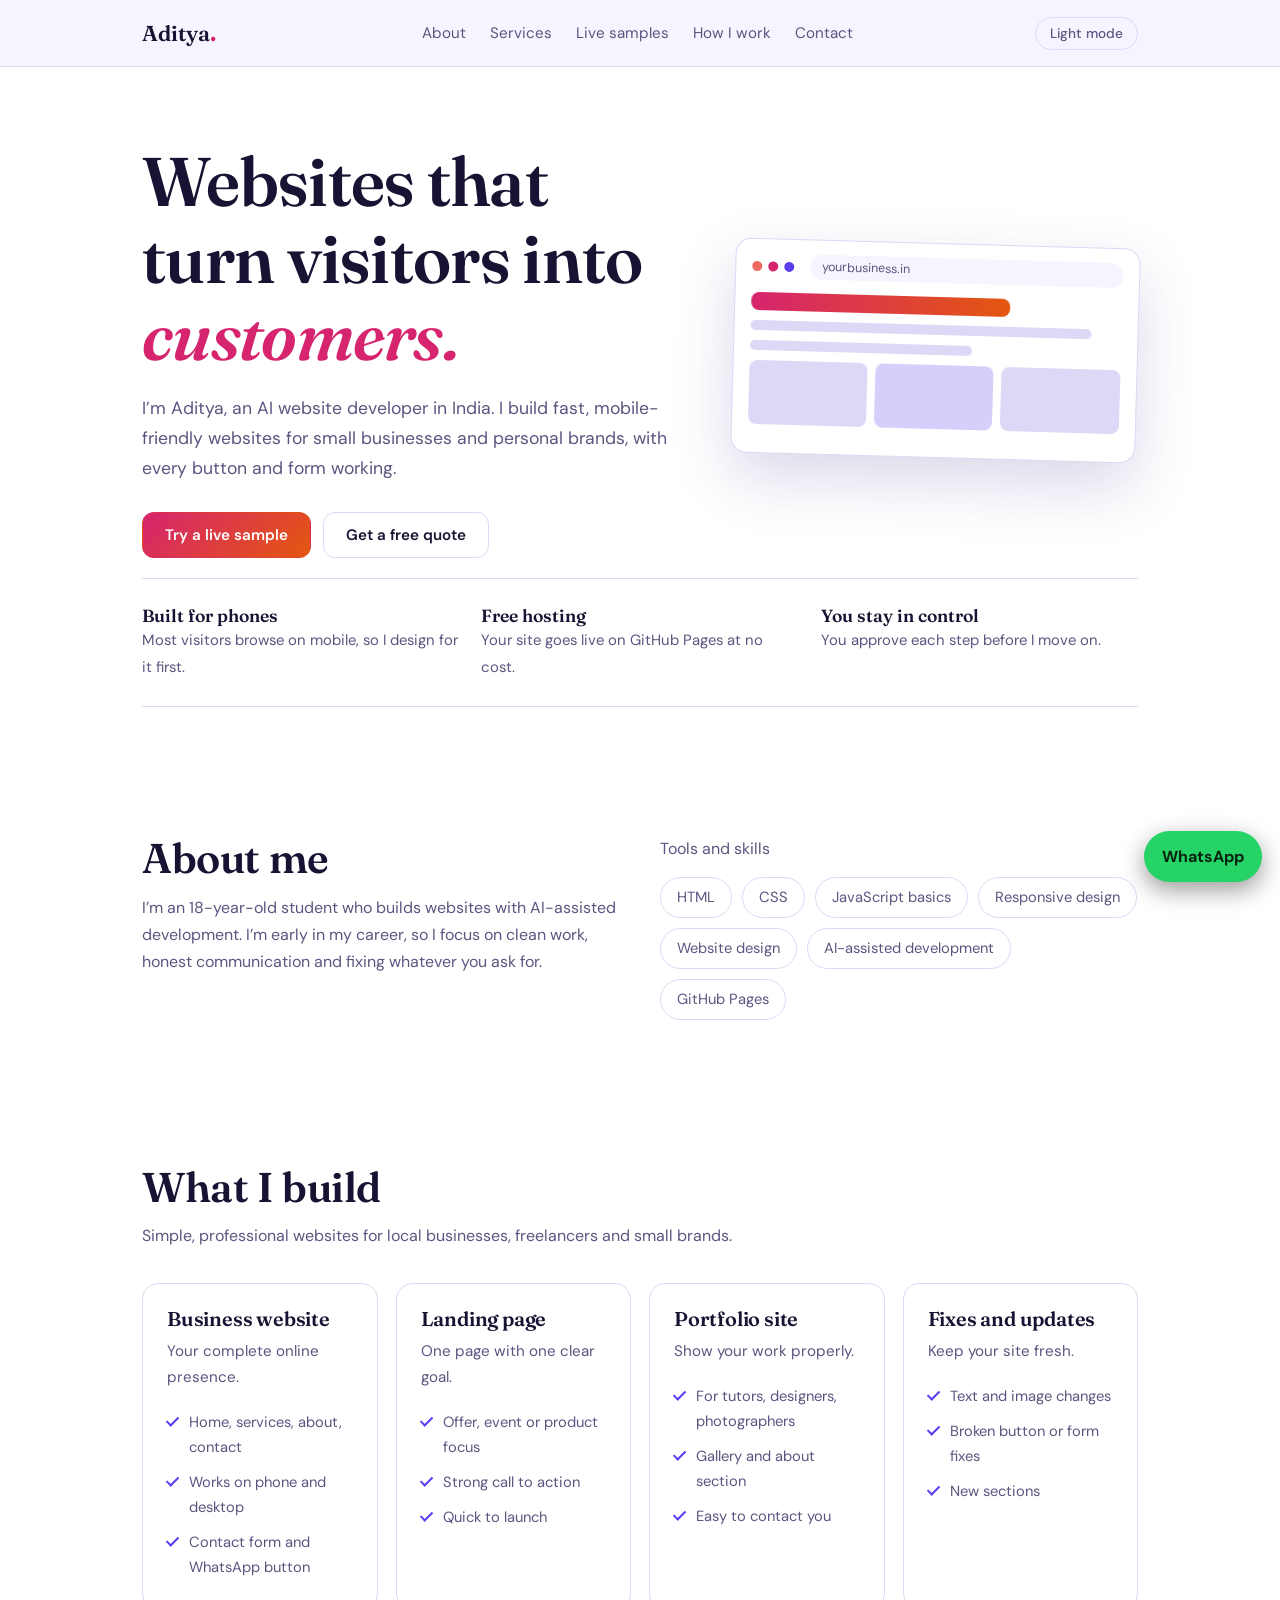
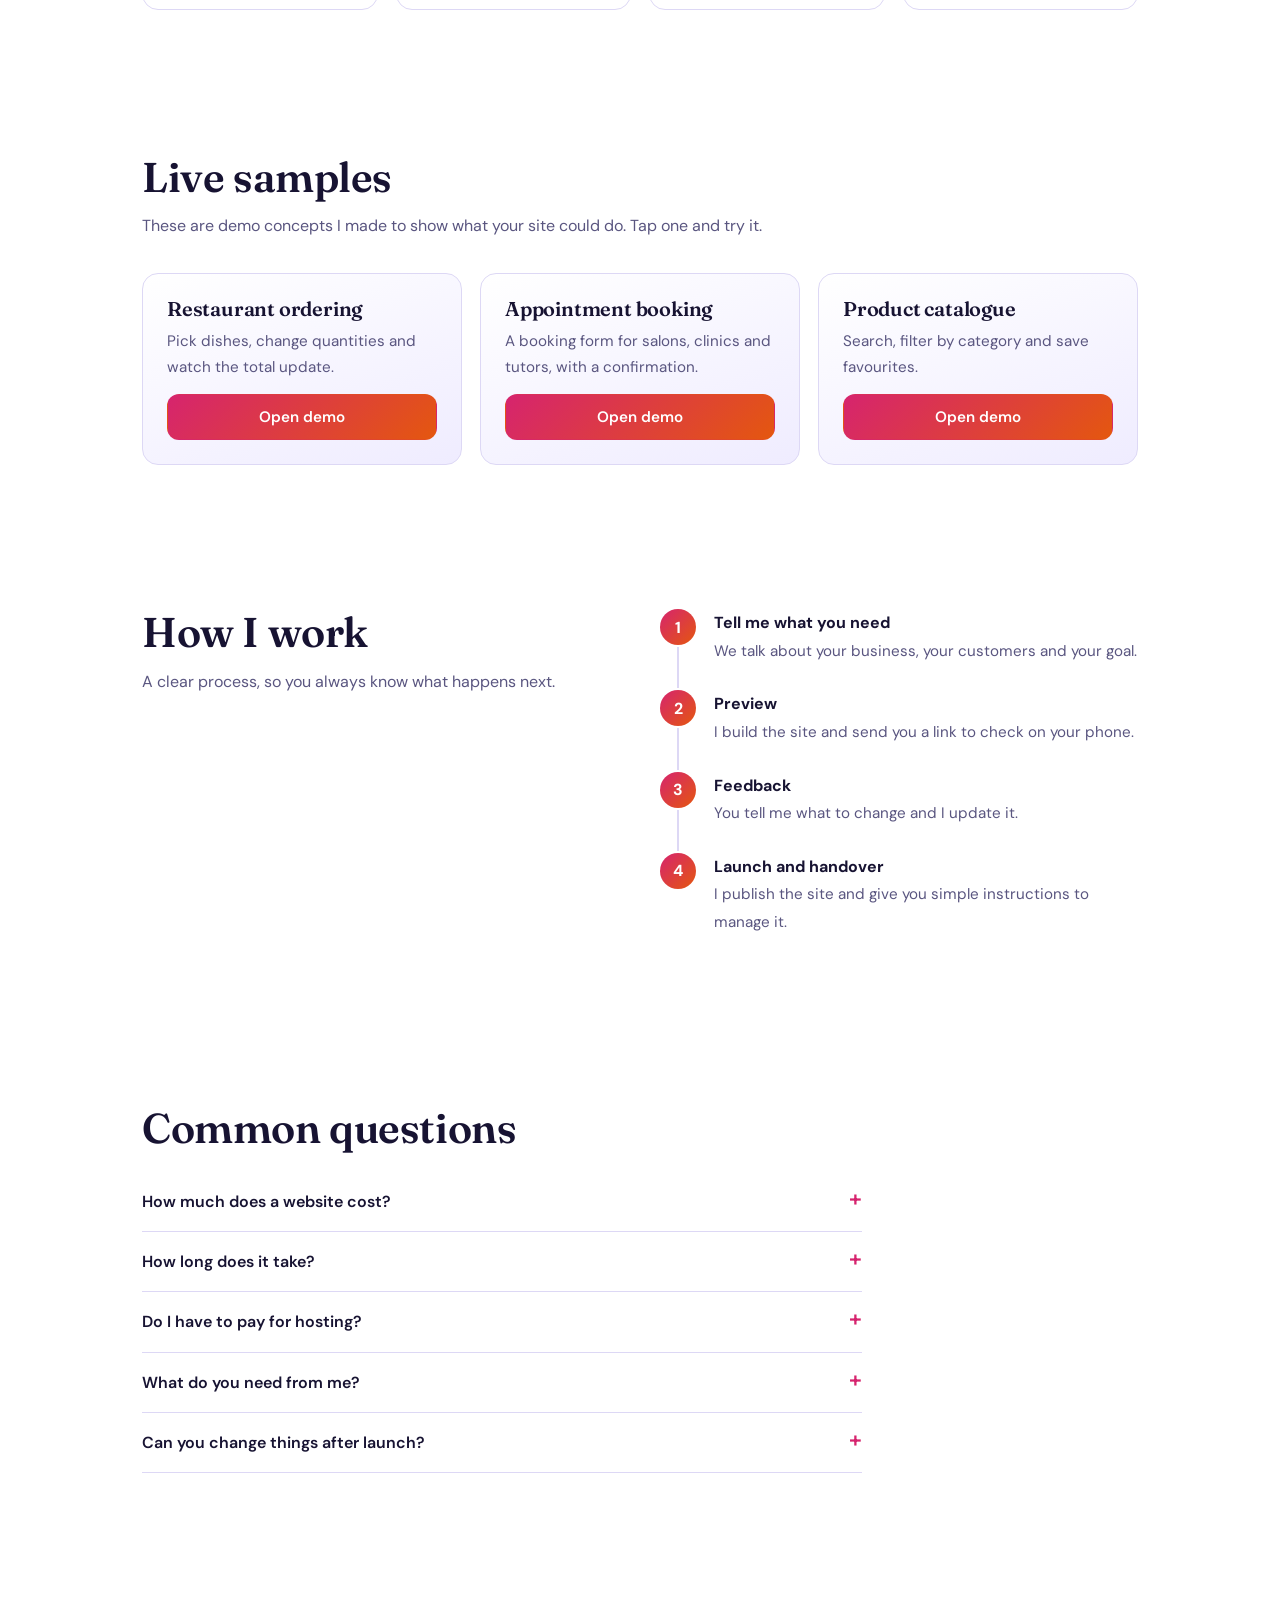
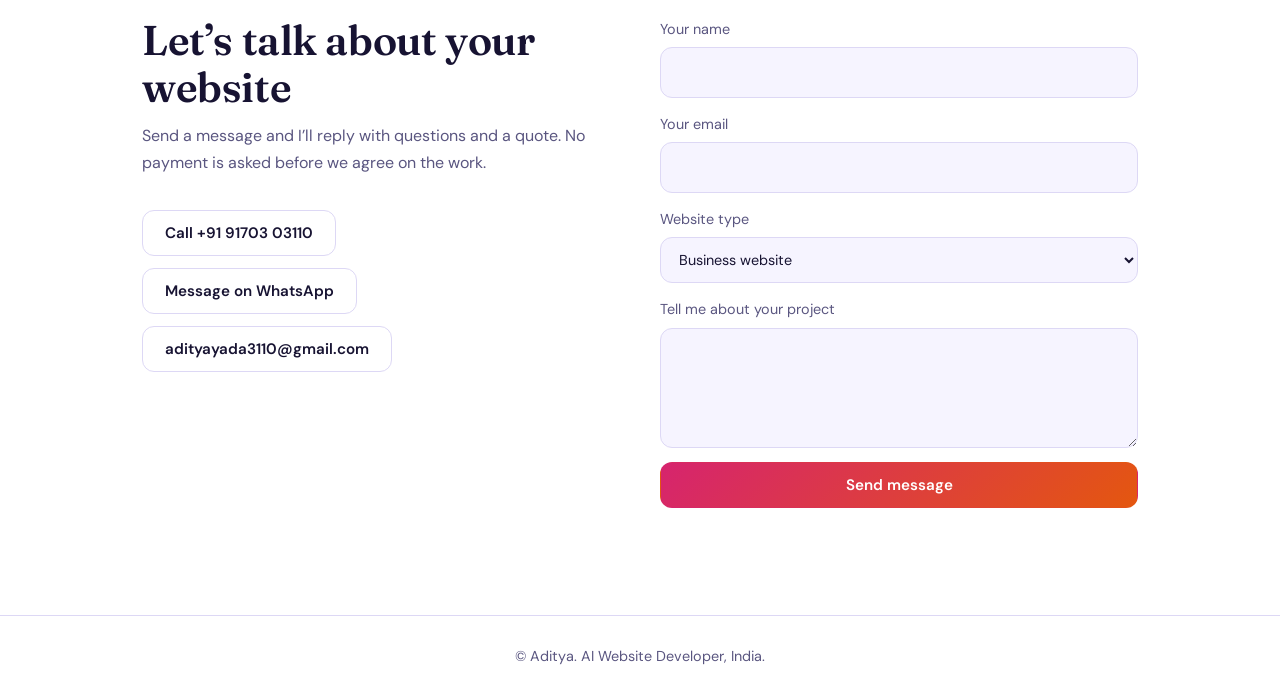
==== index.html @ 7ee2dc95 "Add initial index.html for personal website This commit adds a new HTML file for a personal website," ====
<!DOCTYPE html>
<html lang="en">
<head>
<meta charset="UTF-8">
<meta name="viewport" content="width=device-width, initial-scale=1">
<meta name="theme-color" content="#0c0a1a">
<meta property="og:title" content="Aditya | AI Website Developer">
<meta property="og:description" content="Fast, mobile-friendly websites for small businesses.">
<link rel="icon" href="data:image/svg+xml,%3Csvg xmlns=%27http://www.w3.org/2000/svg%27 viewBox=%270 0 100 100%27%3E%3Ctext y=%27.9em%27 font-size=%2790%27%3E%F0%9F%92%BB%3C/text%3E%3C/svg%3E">
<link rel="preconnect" href="https://fonts.googleapis.com"><link rel="preconnect" href="https://fonts.gstatic.com" crossorigin>
<link href="https://fonts.googleapis.com/css2?family=DM+Sans:wght@400;500;700&family=Fraunces:ital,wght@0,600;1,600&display=swap" rel="stylesheet">
<title>Aditya | AI Website Developer</title>
<meta name="description" content="Aditya builds fast, mobile-friendly websites for small businesses using AI-assisted development.">
<style>
:root{color-scheme:dark;--bg:#0c0a1a;--panel:#161330;--panel2:#110e26;--line:#2a2650;--line2:#443f7a;--tx:#f3f1ff;--mut:#aaa6cf;--ac:#ff5c93;--ac3:#ff9f43;--ac2:#3fd8ee;--on:#1a0712;--hbg:rgba(12,10,26,.88);--glow:rgba(255,92,147,.16);--glow2:rgba(63,216,238,.11);--ms:rgba(63,216,238,.35);--sh:0 30px 70px rgba(0,0,0,.45)}
:root[data-theme=light]{color-scheme:light;--bg:#f6f4ff;--panel:#ffffff;--panel2:#efecff;--line:#ddd8f5;--line2:#b9b0ee;--tx:#171332;--mut:#5a5680;--ac:#d6246e;--ac3:#e4570f;--ac2:#5b3df0;--on:#ffffff;--hbg:rgba(246,244,255,.9);--glow:rgba(214,36,110,.10);--glow2:rgba(91,61,240,.10);--ms:rgba(91,61,240,.25);--sh:0 24px 60px rgba(60,40,140,.18)}
*{box-sizing:border-box;margin:0;padding:0}
html{scroll-behavior:smooth;scroll-padding-top:72px}
body{background:var(--bg) radial-gradient(900px 500px at 85% -5%,var(--glow),transparent 60%),radial-gradient(700px 500px at -10% 30%,var(--glow2),transparent 60%) no-repeat;color:var(--tx);font:16px/1.7 "DM Sans",system-ui,-apple-system,"Segoe UI",Roboto,sans-serif}
a{color:inherit;text-decoration:none}
h1,h2,h3{font-family:Fraunces,Georgia,"Times New Roman",serif;line-height:1.12;font-weight:600;letter-spacing:-.01em}
.wrap{max-width:1040px;margin:0 auto;padding:0 22px}
section{padding:72px 0}
h2{font-size:clamp(1.8rem,5vw,2.6rem);margin-bottom:12px}
.lead{color:var(--mut);max-width:58ch;margin-bottom:34px}
:focus-visible{outline:2px solid var(--ac);outline-offset:3px}
header{position:sticky;top:0;z-index:20;background:var(--hbg);backdrop-filter:blur(10px);border-bottom:1px solid var(--line)}
.nav{display:flex;align-items:center;justify-content:space-between;height:66px}
.logo{font:600 1.35rem Fraunces,Georgia,serif}.logo b{color:var(--ac)}
nav a{margin-left:24px;color:var(--mut);font-size:.95rem;transition:color .2s}nav a:hover{color:var(--tx)}
nav a.cta{color:var(--on);background:linear-gradient(135deg,var(--ac),var(--ac3));padding:8px 16px;border-radius:99px;font-weight:600}
#mb{display:none;background:none;border:1px solid var(--line);color:var(--tx);font-size:1.3rem;padding:2px 12px;border-radius:8px}
.tg{background:none;border:1px solid var(--line);color:var(--mut);padding:7px 14px;border-radius:99px;font:500 .85rem "DM Sans",system-ui,sans-serif;cursor:pointer}.tg:hover{border-color:var(--ac);color:var(--tx)}
.hb{display:flex;gap:10px;align-items:center}
.btn{display:inline-block;border:1px solid var(--line);background:var(--panel);color:var(--tx);padding:12px 22px;border-radius:12px;font:600 .95rem "DM Sans",system-ui,sans-serif;cursor:pointer;transition:transform .15s,border-color .2s}
.btn:hover{border-color:var(--ac);transform:translateY(-2px)}
.pri{background:linear-gradient(135deg,var(--ac),var(--ac3));border-color:transparent;color:var(--on)}
.hero{padding:76px 0 56px}
.hg{display:grid;grid-template-columns:1.15fr .85fr;gap:44px;align-items:center}
.hero h1{font-size:clamp(2.4rem,7.5vw,4.3rem);margin-bottom:20px}
.hero h1 em{font-style:italic;color:var(--ac)}
.hero p{color:var(--mut);font-size:1.1rem;max-width:50ch;margin-bottom:28px}
.row{display:flex;gap:12px;flex-wrap:wrap}
.mock{background:var(--panel);border:1px solid var(--line);border-radius:16px;padding:14px 16px 18px;box-shadow:var(--sh);transform:rotate(1.6deg)}
.dots{display:flex;align-items:center;gap:6px;margin-bottom:14px}
.dots i{width:10px;height:10px;border-radius:50%;background:var(--line)}
.dots i:first-child{background:#ef6a5e}.dots i:nth-child(2){background:var(--ac)}.dots i:nth-child(3){background:var(--ac2)}
.dots u{text-decoration:none;margin-left:10px;flex:1;background:var(--bg);border-radius:99px;padding:2px 12px;font-size:.78rem;color:var(--mut)}
.mock>div:not(.dots){border-radius:8px;background:var(--line);margin-bottom:10px;animation:build .6s both}
.m1{height:18px;width:70%;background:linear-gradient(90deg,var(--ac),var(--ac3))!important;animation-delay:.2s!important}
.m2{height:10px;width:92%;animation-delay:.4s!important}
.m3{height:10px;width:60%;animation-delay:.55s!important}
.mrow{display:grid;grid-template-columns:repeat(3,1fr);gap:8px;background:none!important;animation-delay:.8s!important}
.mrow span{height:64px;border-radius:8px;background:var(--line)}.mrow span:nth-child(2){background:var(--ms)}
@keyframes build{from{opacity:0;transform:translateY(12px)}to{opacity:1;transform:none}}
.strip{display:grid;grid-template-columns:repeat(auto-fit,minmax(210px,1fr));gap:22px;padding:26px 0;border-top:1px solid var(--line);border-bottom:1px solid var(--line);margin-top:20px}
.strip b{display:block;font:600 1.1rem Fraunces,Georgia,serif}.strip span{color:var(--mut);font-size:.93rem}
.chips{display:flex;flex-wrap:wrap;gap:10px}
.chips span{border:1px solid var(--line);background:var(--panel);border-radius:99px;padding:7px 16px;color:var(--mut);font-size:.92rem}
.two{display:grid;grid-template-columns:1fr 1fr;gap:40px}
.grid{display:grid;grid-template-columns:repeat(auto-fit,minmax(235px,1fr));gap:18px}
.box{background:var(--panel);border:1px solid var(--line);border-radius:16px;padding:24px;transition:border-color .2s,transform .2s}
.box:hover{border-color:var(--line2)}
.box h3{font-size:1.25rem;margin-bottom:8px}.box p{color:var(--mut);font-size:.95rem;margin-bottom:14px}
.svc ul{list-style:none;color:var(--mut);font-size:.92rem}
.svc li{padding:5px 0 5px 22px;position:relative}
.svc li:before{content:"";position:absolute;left:2px;top:14px;width:10px;height:5px;border-left:2px solid var(--ac2);border-bottom:2px solid var(--ac2);transform:rotate(-45deg) translateY(-50%)}
.sample{display:flex;flex-direction:column;justify-content:space-between;background:linear-gradient(160deg,var(--panel),var(--panel2))}
.steps{list-style:none;counter-reset:s;position:relative}
.steps li{counter-increment:s;display:flex;gap:18px;padding:0 0 26px;position:relative}
.steps li:not(:last-child):after{content:"";position:absolute;left:17px;top:38px;bottom:2px;width:2px;background:var(--line)}
.steps li:before{content:counter(s);flex:none;width:36px;height:36px;border-radius:50%;background:linear-gradient(135deg,var(--ac),var(--ac3));color:var(--on);font-weight:700;display:grid;place-items:center}
.steps b{display:block}.steps span{color:var(--mut);font-size:.95rem}
details{border-bottom:1px solid var(--line);padding:16px 0}
summary{cursor:pointer;font-weight:600;list-style:none;display:flex;justify-content:space-between;gap:12px}
summary::-webkit-details-marker{display:none}
summary:after{content:"+";color:var(--ac);font-size:1.4rem;line-height:1}
details[open] summary:after{content:"\2212"}
details p{color:var(--mut);margin-top:10px;font-size:.96rem}
.links{display:flex;gap:12px;flex-wrap:wrap;margin:0 0 24px}
form{display:grid;gap:14px}
label{font-size:.9rem;color:var(--mut);display:grid;gap:6px}
input,select,textarea{background:var(--bg);border:1px solid var(--line);color:var(--tx);border-radius:12px;padding:12px 14px;font:inherit;width:100%}
input:focus,select:focus,textarea:focus{border-color:var(--ac);outline:none}
textarea{min-height:120px;resize:vertical}
.note{color:var(--ac2);font-size:.93rem;min-height:1.4em}
footer{border-top:1px solid var(--line);padding:28px 0;color:var(--mut);font-size:.9rem;text-align:center}
.wa{position:fixed;right:18px;bottom:18px;z-index:15;background:#25d366;color:#08240f;font-weight:700;padding:12px 18px;border-radius:99px;box-shadow:0 8px 24px rgba(0,0,0,.4)}
#modal{position:fixed;inset:0;background:rgba(4,6,14,.85);display:none;align-items:center;justify-content:center;padding:16px;z-index:50}
#modal.on{display:flex}
#dlg{box-shadow:var(--sh);background:var(--panel);border:1px solid var(--line);border-radius:18px;width:100%;max-width:520px;max-height:88vh;overflow:auto;padding:26px;position:relative;animation:pop .22s ease-out}
@keyframes pop{from{transform:scale(.96);opacity:0}to{transform:none;opacity:1}}
#x{position:absolute;top:10px;right:14px;background:none;border:0;color:var(--mut);font-size:1.8rem;cursor:pointer}
#dlg h3{margin-bottom:14px;padding-right:30px}
.item{display:flex;justify-content:space-between;align-items:center;padding:11px 0;border-bottom:1px solid var(--line)}
.item small{display:block;color:var(--mut)}
.qty button{width:34px;height:34px;border-radius:9px;border:1px solid var(--line);background:var(--bg);color:var(--tx);font-size:1.1rem;cursor:pointer}
.qty b{display:inline-block;min-width:32px;text-align:center}
.tot{display:flex;justify-content:space-between;font-size:1.2rem;padding:14px 0}
.pg{display:grid;grid-template-columns:1fr 1fr;gap:10px;margin-top:12px}
.pg .box{padding:14px}.pg .box h3{font-size:1rem}.pg .box p{margin:0 0 10px}
.pg button.on{background:linear-gradient(135deg,var(--ac),var(--ac3));color:var(--on)}
.bar{display:flex;gap:10px;flex-wrap:wrap;margin-bottom:8px}.bar>*{flex:1;min-width:120px}
@media(max-width:760px){.hg,.two{grid-template-columns:1fr}.mock{transform:none}#mb{display:block}nav{display:none;position:absolute;top:66px;left:0;right:0;background:var(--bg);border-bottom:1px solid var(--line);padding:8px 22px 16px}nav.open{display:block}nav a{display:block;margin:0;padding:10px 0}nav a.cta{display:inline-block;margin-top:8px}section{padding:52px 0}.hero{padding:48px 0 36px}}
@media(prefers-reduced-motion:reduce){*{animation:none!important;scroll-behavior:auto!important;transition:none!important}}
</style>
<script>try{var t=localStorage.getItem("theme")||(matchMedia("(prefers-color-scheme: light)").matches?"light":"dark");document.documentElement.dataset.theme=t}catch(e){}</script>
</head>
<body id="top">
<header><div class="wrap nav">
<a class="logo" href="#top">Aditya<b>.</b></a>
<nav id="menu"><a href="#about">About</a><a href="#services">Services</a><a href="#samples">Live samples</a><a href="#process">How I work</a><a href="#contact">Contact</a></nav>
<div class="hb"><button id="tg" class="tg" aria-label="Switch colour theme">Light mode</button><button id="mb" aria-label="Open menu">&#9776;</button></div>
</div></header>

<main>
<section class="hero"><div class="wrap">
<div class="hg">
<div>
<h1>Websites that turn visitors into <em>customers.</em></h1>
<p>I&rsquo;m Aditya, an AI website developer in India. I build fast, mobile-friendly websites for small businesses and personal brands, with every button and form working.</p>
<div class="row"><a class="btn pri" href="#samples">Try a live sample</a><a class="btn" href="#contact">Get a free quote</a></div>
</div>
<div class="mock" aria-hidden="true"><div class="dots"><i></i><i></i><i></i><u>yourbusiness.in</u></div><div class="m1"></div><div class="m2"></div><div class="m3"></div><div class="mrow"><span></span><span></span><span></span></div></div>
</div>
<div class="strip"><div><b>Built for phones</b><span>Most visitors browse on mobile, so I design for it first.</span></div><div><b>Free hosting</b><span>Your site goes live on GitHub Pages at no cost.</span></div><div><b>You stay in control</b><span>You approve each step before I move on.</span></div></div>
</div></section>

<section id="about"><div class="wrap two">
<div><h2>About me</h2>
<p class="lead">I&rsquo;m an 18-year-old student who builds websites with AI-assisted development. I&rsquo;m early in my career, so I focus on clean work, honest communication and fixing whatever you ask for.</p></div>
<div><p class="lead" style="margin-bottom:14px">Tools and skills</p><div class="chips"><span>HTML</span><span>CSS</span><span>JavaScript basics</span><span>Responsive design</span><span>Website design</span><span>AI-assisted development</span><span>GitHub Pages</span></div></div>
</div></section>

<section id="services"><div class="wrap">
<h2>What I build</h2>
<p class="lead">Simple, professional websites for local businesses, freelancers and small brands.</p>
<div class="grid">
<div class="box svc"><h3>Business website</h3><p>Your complete online presence.</p><ul><li>Home, services, about, contact</li><li>Works on phone and desktop</li><li>Contact form and WhatsApp button</li></ul></div>
<div class="box svc"><h3>Landing page</h3><p>One page with one clear goal.</p><ul><li>Offer, event or product focus</li><li>Strong call to action</li><li>Quick to launch</li></ul></div>
<div class="box svc"><h3>Portfolio site</h3><p>Show your work properly.</p><ul><li>For tutors, designers, photographers</li><li>Gallery and about section</li><li>Easy to contact you</li></ul></div>
<div class="box svc"><h3>Fixes and updates</h3><p>Keep your site fresh.</p><ul><li>Text and image changes</li><li>Broken button or form fixes</li><li>New sections</li></ul></div>
</div>
</div></section>

<section id="samples"><div class="wrap">
<h2>Live samples</h2>
<p class="lead">These are demo concepts I made to show what your site could do. Tap one and try it.</p>
<div class="grid">
<div class="box sample"><div><h3>Restaurant ordering</h3><p>Pick dishes, change quantities and watch the total update.</p></div><button class="btn pri" data-demo="food">Open demo</button></div>
<div class="box sample"><div><h3>Appointment booking</h3><p>A booking form for salons, clinics and tutors, with a confirmation.</p></div><button class="btn pri" data-demo="book">Open demo</button></div>
<div class="box sample"><div><h3>Product catalogue</h3><p>Search, filter by category and save favourites.</p></div><button class="btn pri" data-demo="shop">Open demo</button></div>
</div>
</div></section>

<section id="process"><div class="wrap two">
<div><h2>How I work</h2><p class="lead">A clear process, so you always know what happens next.</p></div>
<ol class="steps">
<li><div><b>Tell me what you need</b><span>We talk about your business, your customers and your goal.</span></div></li>
<li><div><b>Preview</b><span>I build the site and send you a link to check on your phone.</span></div></li>
<li><div><b>Feedback</b><span>You tell me what to change and I update it.</span></div></li>
<li><div><b>Launch and handover</b><span>I publish the site and give you simple instructions to manage it.</span></div></li>
</ol>
</div></section>

<section id="faq"><div class="wrap">
<h2>Common questions</h2><div style="max-width:720px;margin-top:20px">
<details><summary>How much does a website cost?</summary><p>It depends on the number of pages and features. After we talk, I send a clear quote before any work starts.</p></details>
<details><summary>How long does it take?</summary><p>A simple site can be ready in a few days. I confirm the timeline once I know what you need.</p></details>
<details><summary>Do I have to pay for hosting?</summary><p>No. I publish on GitHub Pages, which is free. A custom domain name is optional and has a yearly fee.</p></details>
<details><summary>What do you need from me?</summary><p>Your business name, contact details, the text you want shown and any logo or photos you have.</p></details>
<details><summary>Can you change things after launch?</summary><p>Yes. Send me what you want changed and I will update the site.</p></details>
</div></div></section>

<section id="contact"><div class="wrap two">
<div><h2>Let&rsquo;s talk about your website</h2>
<p class="lead">Send a message and I&rsquo;ll reply with questions and a quote. No payment is asked before we agree on the work.</p>
<div class="links" style="flex-direction:column;align-items:flex-start">
<a class="btn" href="tel:+919170303110">Call +91 91703 03110</a>
<a class="btn" href="https://wa.me/919170303110" target="_blank" rel="noopener">Message on WhatsApp</a>
<a class="btn" href="mailto:adityayada3110@gmail.com">adityayada3110@gmail.com</a>
</div></div>
<form id="cf">
<label>Your name<input id="cn" required autocomplete="name"></label>
<label>Your email<input id="ce" type="email" required autocomplete="email"></label>
<label>Website type<select id="ct"><option>Business website</option><option>Landing page</option><option>Portfolio</option><option>Fix or update</option><option>Not sure yet</option></select></label>
<label>Tell me about your project<textarea id="cm" required></textarea></label>
<button class="btn pri" type="submit">Send message</button>
<p class="note" id="cnote" role="status"></p>
</form>
</div></section>
</main>
<a class="wa" href="https://wa.me/919170303110" target="_blank" rel="noopener" aria-label="Chat on WhatsApp">WhatsApp</a>

<footer>&copy; <span id="yr"></span> Aditya. AI Website Developer, India.</footer>

<div id="modal" role="dialog" aria-modal="true" aria-label="Sample demo"><div id="dlg"><button id="x" aria-label="Close">&times;</button><div id="mbody"></div></div></div>

<script>
const $=s=>document.querySelector(s);

const root=document.documentElement;
const setT=t=>{root.dataset.theme=t;$('#tg').textContent=t==='dark'?'Light mode':'Dark mode';document.querySelector('meta[name=theme-color]').content=t==='dark'?'#0c0a1a':'#f6f4ff'};
setT(root.dataset.theme||'dark');
$('#tg').onclick=()=>{const t=root.dataset.theme==='dark'?'light':'dark';setT(t);try{localStorage.setItem('theme',t)}catch(e){}};
$('#yr').textContent=new Date().getFullYear();
$('#mb').onclick=()=>$('#menu').classList.toggle('open');
$('#menu').onclick=e=>{if(e.target.tagName==='A')$('#menu').classList.remove('open')};

const modal=$('#modal'),box=$('#mbody');
const openM=()=>{modal.classList.add('on');document.body.style.overflow='hidden'};
const closeM=()=>{modal.classList.remove('on');document.body.style.overflow=''};
$('#x').onclick=closeM;
modal.onclick=e=>{if(e.target===modal)closeM()};
document.addEventListener('keydown',e=>{if(e.key==='Escape')closeM()});

const demos={
food(){
 const items=[["Paneer Tikka",220],["Butter Chicken",320],["Veg Biryani",240],["Garlic Naan",50],["Gulab Jamun",90]],cart={};
 box.innerHTML='<h3>Restaurant ordering</h3><div id="ml"></div><div class="tot"><span>Total</span><b id="tt">&#8377;0</b></div><div style="display:flex;gap:10px"><button class="btn" id="cl">Clear</button><button class="btn pri" id="or">Place sample order</button></div><p class="note" id="mg"></p>';
 const draw=()=>{
  $('#ml').innerHTML=items.map((it,i)=>`<div class="item"><span>${it[0]}<small>&#8377;${it[1]}</small></span><span class="qty"><button data-i="${i}" data-d="-1" aria-label="Remove one">&minus;</button><b>${cart[i]||0}</b><button data-i="${i}" data-d="1" aria-label="Add one">+</button></span></div>`).join('');
  $('#tt').textContent='\u20B9'+items.reduce((s,it,i)=>s+it[1]*(cart[i]||0),0);
 };
 $('#ml').onclick=e=>{const b=e.target.closest('button');if(!b)return;const i=b.dataset.i;cart[i]=Math.max(0,(cart[i]||0)+Number(b.dataset.d));draw()};
 $('#cl').onclick=()=>{for(const k in cart)delete cart[k];$('#mg').textContent='';draw()};
 $('#or').onclick=()=>{const t=$('#tt').textContent;$('#mg').textContent=t==='\u20B90'?'Add at least one dish first.':'Sample order placed. Total '+t+'. This is a demo, so no real order was sent.'};
 draw();
},
book(){
 const today=new Date().toISOString().split('T')[0];
 box.innerHTML=`<h3>Appointment booking</h3><form id="bf"><label>Name<input id="bn" required></label><label>Service<select id="bs"><option>Haircut</option><option>Facial</option><option>Consultation</option>
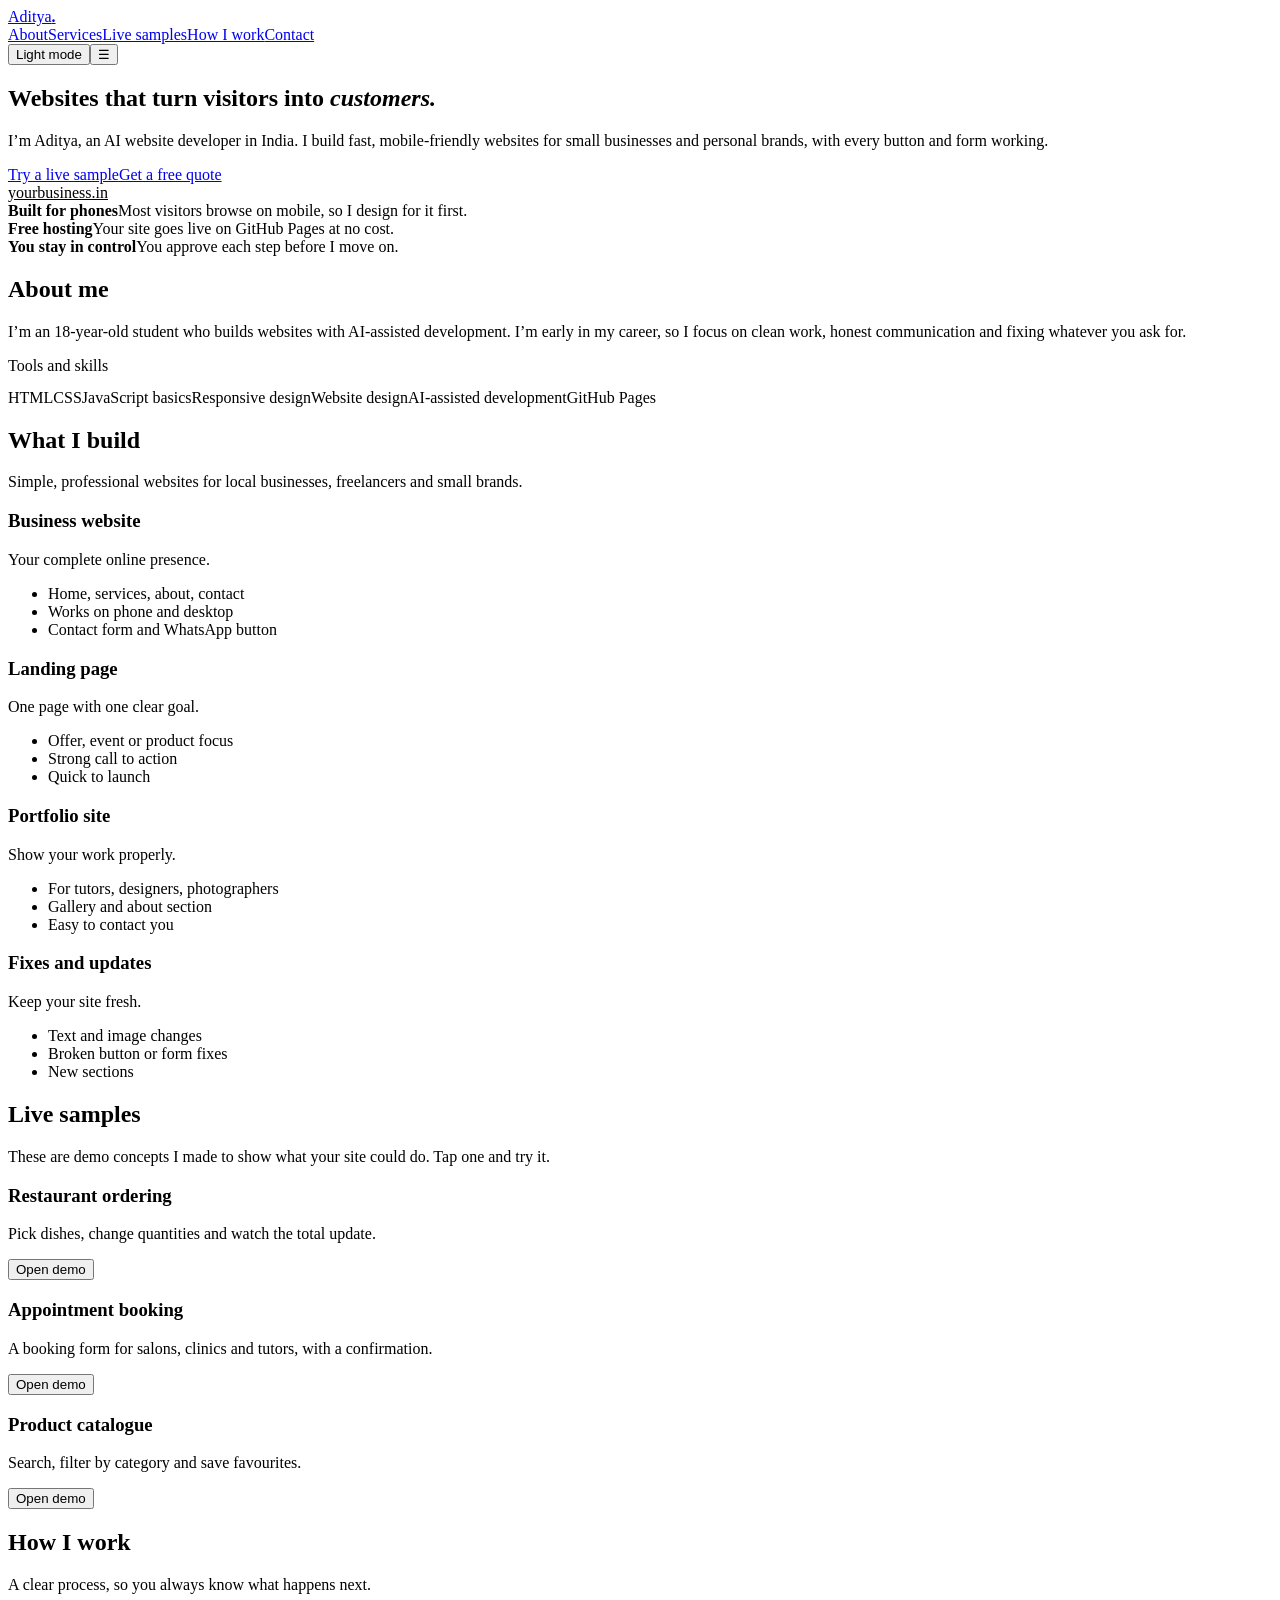
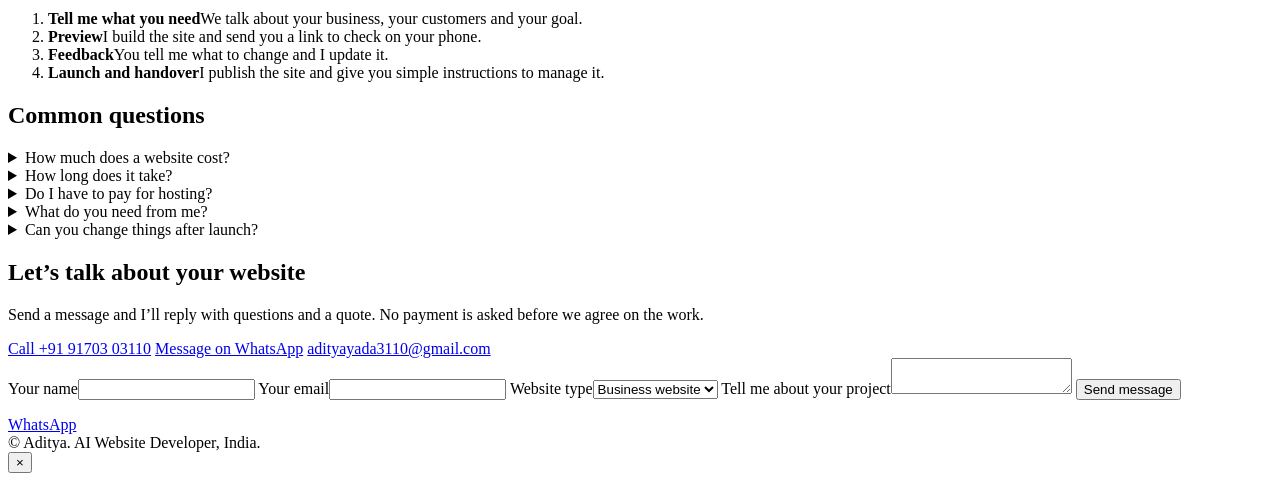
==== commit ef01ede5: "Update index.html" ====
--- a/index.html
+++ b/index.html
@@ -11,99 +11,7 @@
 <link href="https://fonts.googleapis.com/css2?family=DM+Sans:wght@400;500;700&family=Fraunces:ital,wght@0,600;1,600&display=swap" rel="stylesheet">
 <title>Aditya | AI Website Developer</title>
 <meta name="description" content="Aditya builds fast, mobile-friendly websites for small businesses using AI-assisted development.">
-<style>
-:root{color-scheme:dark;--bg:#0c0a1a;--panel:#161330;--panel2:#110e26;--line:#2a2650;--line2:#443f7a;--tx:#f3f1ff;--mut:#aaa6cf;--ac:#ff5c93;--ac3:#ff9f43;--ac2:#3fd8ee;--on:#1a0712;--hbg:rgba(12,10,26,.88);--glow:rgba(255,92,147,.16);--glow2:rgba(63,216,238,.11);--ms:rgba(63,216,238,.35);--sh:0 30px 70px rgba(0,0,0,.45)}
-:root[data-theme=light]{color-scheme:light;--bg:#f6f4ff;--panel:#ffffff;--panel2:#efecff;--line:#ddd8f5;--line2:#b9b0ee;--tx:#171332;--mut:#5a5680;--ac:#d6246e;--ac3:#e4570f;--ac2:#5b3df0;--on:#ffffff;--hbg:rgba(246,244,255,.9);--glow:rgba(214,36,110,.10);--glow2:rgba(91,61,240,.10);--ms:rgba(91,61,240,.25);--sh:0 24px 60px rgba(60,40,140,.18)}
-*{box-sizing:border-box;margin:0;padding:0}
-html{scroll-behavior:smooth;scroll-padding-top:72px}
-body{background:var(--bg) radial-gradient(900px 500px at 85% -5%,var(--glow),transparent 60%),radial-gradient(700px 500px at -10% 30%,var(--glow2),transparent 60%) no-repeat;color:var(--tx);font:16px/1.7 "DM Sans",system-ui,-apple-system,"Segoe UI",Roboto,sans-serif}
-a{color:inherit;text-decoration:none}
-h1,h2,h3{font-family:Fraunces,Georgia,"Times New Roman",serif;line-height:1.12;font-weight:600;letter-spacing:-.01em}
-.wrap{max-width:1040px;margin:0 auto;padding:0 22px}
-section{padding:72px 0}
-h2{font-size:clamp(1.8rem,5vw,2.6rem);margin-bottom:12px}
-.lead{color:var(--mut);max-width:58ch;margin-bottom:34px}
-:focus-visible{outline:2px solid var(--ac);outline-offset:3px}
-header{position:sticky;top:0;z-index:20;background:var(--hbg);backdrop-filter:blur(10px);border-bottom:1px solid var(--line)}
-.nav{display:flex;align-items:center;justify-content:space-between;height:66px}
-.logo{font:600 1.35rem Fraunces,Georgia,serif}.logo b{color:var(--ac)}
-nav a{margin-left:24px;color:var(--mut);font-size:.95rem;transition:color .2s}nav a:hover{color:var(--tx)}
-nav a.cta{color:var(--on);background:linear-gradient(135deg,var(--ac),var(--ac3));padding:8px 16px;border-radius:99px;font-weight:600}
-#mb{display:none;background:none;border:1px solid var(--line);color:var(--tx);font-size:1.3rem;padding:2px 12px;border-radius:8px}
-.tg{background:none;border:1px solid var(--line);color:var(--mut);padding:7px 14px;border-radius:99px;font:500 .85rem "DM Sans",system-ui,sans-serif;cursor:pointer}.tg:hover{border-color:var(--ac);color:var(--tx)}
-.hb{display:flex;gap:10px;align-items:center}
-.btn{display:inline-block;border:1px solid var(--line);background:var(--panel);color:var(--tx);padding:12px 22px;border-radius:12px;font:600 .95rem "DM Sans",system-ui,sans-serif;cursor:pointer;transition:transform .15s,border-color .2s}
-.btn:hover{border-color:var(--ac);transform:translateY(-2px)}
-.pri{background:linear-gradient(135deg,var(--ac),var(--ac3));border-color:transparent;color:var(--on)}
-.hero{padding:76px 0 56px}
-.hg{display:grid;grid-template-columns:1.15fr .85fr;gap:44px;align-items:center}
-.hero h1{font-size:clamp(2.4rem,7.5vw,4.3rem);margin-bottom:20px}
-.hero h1 em{font-style:italic;color:var(--ac)}
-.hero p{color:var(--mut);font-size:1.1rem;max-width:50ch;margin-bottom:28px}
-.row{display:flex;gap:12px;flex-wrap:wrap}
-.mock{background:var(--panel);border:1px solid var(--line);border-radius:16px;padding:14px 16px 18px;box-shadow:var(--sh);transform:rotate(1.6deg)}
-.dots{display:flex;align-items:center;gap:6px;margin-bottom:14px}
-.dots i{width:10px;height:10px;border-radius:50%;background:var(--line)}
-.dots i:first-child{background:#ef6a5e}.dots i:nth-child(2){background:var(--ac)}.dots i:nth-child(3){background:var(--ac2)}
-.dots u{text-decoration:none;margin-left:10px;flex:1;background:var(--bg);border-radius:99px;padding:2px 12px;font-size:.78rem;color:var(--mut)}
-.mock>div:not(.dots){border-radius:8px;background:var(--line);margin-bottom:10px;animation:build .6s both}
-.m1{height:18px;width:70%;background:linear-gradient(90deg,var(--ac),var(--ac3))!important;animation-delay:.2s!important}
-.m2{height:10px;width:92%;animation-delay:.4s!important}
-.m3{height:10px;width:60%;animation-delay:.55s!important}
-.mrow{display:grid;grid-template-columns:repeat(3,1fr);gap:8px;background:none!important;animation-delay:.8s!important}
-.mrow span{height:64px;border-radius:8px;background:var(--line)}.mrow span:nth-child(2){background:var(--ms)}
-@keyframes build{from{opacity:0;transform:translateY(12px)}to{opacity:1;transform:none}}
-.strip{display:grid;grid-template-columns:repeat(auto-fit,minmax(210px,1fr));gap:22px;padding:26px 0;border-top:1px solid var(--line);border-bottom:1px solid var(--line);margin-top:20px}
-.strip b{display:block;font:600 1.1rem Fraunces,Georgia,serif}.strip span{color:var(--mut);font-size:.93rem}
-.chips{display:flex;flex-wrap:wrap;gap:10px}
-.chips span{border:1px solid var(--line);background:var(--panel);border-radius:99px;padding:7px 16px;color:var(--mut);font-size:.92rem}
-.two{display:grid;grid-template-columns:1fr 1fr;gap:40px}
-.grid{display:grid;grid-template-columns:repeat(auto-fit,minmax(235px,1fr));gap:18px}
-.box{background:var(--panel);border:1px solid var(--line);border-radius:16px;padding:24px;transition:border-color .2s,transform .2s}
-.box:hover{border-color:var(--line2)}
-.box h3{font-size:1.25rem;margin-bottom:8px}.box p{color:var(--mut);font-size:.95rem;margin-bottom:14px}
-.svc ul{list-style:none;color:var(--mut);font-size:.92rem}
-.svc li{padding:5px 0 5px 22px;position:relative}
-.svc li:before{content:"";position:absolute;left:2px;top:14px;width:10px;height:5px;border-left:2px solid var(--ac2);border-bottom:2px solid var(--ac2);transform:rotate(-45deg) translateY(-50%)}
-.sample{display:flex;flex-direction:column;justify-content:space-between;background:linear-gradient(160deg,var(--panel),var(--panel2))}
-.steps{list-style:none;counter-reset:s;position:relative}
-.steps li{counter-increment:s;display:flex;gap:18px;padding:0 0 26px;position:relative}
-.steps li:not(:last-child):after{content:"";position:absolute;left:17px;top:38px;bottom:2px;width:2px;background:var(--line)}
-.steps li:before{content:counter(s);flex:none;width:36px;height:36px;border-radius:50%;background:linear-gradient(135deg,var(--ac),var(--ac3));color:var(--on);font-weight:700;display:grid;place-items:center}
-.steps b{display:block}.steps span{color:var(--mut);font-size:.95rem}
-details{border-bottom:1px solid var(--line);padding:16px 0}
-summary{cursor:pointer;font-weight:600;list-style:none;display:flex;justify-content:space-between;gap:12px}
-summary::-webkit-details-marker{display:none}
-summary:after{content:"+";color:var(--ac);font-size:1.4rem;line-height:1}
-details[open] summary:after{content:"\2212"}
-details p{color:var(--mut);margin-top:10px;font-size:.96rem}
-.links{display:flex;gap:12px;flex-wrap:wrap;margin:0 0 24px}
-form{display:grid;gap:14px}
-label{font-size:.9rem;color:var(--mut);display:grid;gap:6px}
-input,select,textarea{background:var(--bg);border:1px solid var(--line);color:var(--tx);border-radius:12px;padding:12px 14px;font:inherit;width:100%}
-input:focus,select:focus,textarea:focus{border-color:var(--ac);outline:none}
-textarea{min-height:120px;resize:vertical}
-.note{color:var(--ac2);font-size:.93rem;min-height:1.4em}
-footer{border-top:1px solid var(--line);padding:28px 0;color:var(--mut);font-size:.9rem;text-align:center}
-.wa{position:fixed;right:18px;bottom:18px;z-index:15;background:#25d366;color:#08240f;font-weight:700;padding:12px 18px;border-radius:99px;box-shadow:0 8px 24px rgba(0,0,0,.4)}
-#modal{position:fixed;inset:0;background:rgba(4,6,14,.85);display:none;align-items:center;justify-content:center;padding:16px;z-index:50}
-#modal.on{display:flex}
-#dlg{box-shadow:var(--sh);background:var(--panel);border:1px solid var(--line);border-radius:18px;width:100%;max-width:520px;max-height:88vh;overflow:auto;padding:26px;position:relative;animation:pop .22s ease-out}
-@keyframes pop{from{transform:scale(.96);opacity:0}to{transform:none;opacity:1}}
-#x{position:absolute;top:10px;right:14px;background:none;border:0;color:var(--mut);font-size:1.8rem;cursor:pointer}
-#dlg h3{margin-bottom:14px;padding-right:30px}
-.item{display:flex;justify-content:space-between;align-items:center;padding:11px 0;border-bottom:1px solid var(--line)}
-.item small{display:block;color:var(--mut)}
-.qty button{width:34px;height:34px;border-radius:9px;border:1px solid var(--line);background:var(--bg);color:var(--tx);font-size:1.1rem;cursor:pointer}
-.qty b{display:inline-block;min-width:32px;text-align:center}
-.tot{display:flex;justify-content:space-between;font-size:1.2rem;padding:14px 0}
-.pg{display:grid;grid-template-columns:1fr 1fr;gap:10px;margin-top:12px}
-.pg .box{padding:14px}.pg .box h3{font-size:1rem}.pg .box p{margin:0 0 10px}
-.pg button.on{background:linear-gradient(135deg,var(--ac),var(--ac3));color:var(--on)}
-.bar{display:flex;gap:10px;flex-wrap:wrap;margin-bottom:8px}.bar>*{flex:1;min-width:120px}
-@media(max-width:760px){.hg,.two{grid-template-columns:1fr}.mock{transform:none}#mb{display:block}nav{display:none;position:absolute;top:66px;left:0;right:0;background:var(--bg);border-bottom:1px solid var(--line);padding:8px 22px 16px}nav.open{display:block}nav a{display:block;margin:0;padding:10px 0}nav a.cta{display:inline-block;margin-top:8px}section{padding:52px 0}.hero{padding:48px 0 36px}}
-@media(prefers-reduced-motion:reduce){*{animation:none!important;scroll-behavior:auto!important;transition:none!important}}
-</style>
+<link rel="stylesheet" href="style.css">
 <script>try{var t=localStorage.getItem("theme")||(matchMedia("(prefers-color-scheme: light)").matches?"light":"dark");document.documentElement.dataset.theme=t}catch(e){}</script>
 </head>
 <body id="top">
@@ -196,37 +104,6 @@
 
 <div id="modal" role="dialog" aria-modal="true" aria-label="Sample demo"><div id="dlg"><button id="x" aria-label="Close">&times;</button><div id="mbody"></div></div></div>
 
-<script>
-const $=s=>document.querySelector(s);
-
-const root=document.documentElement;
-const setT=t=>{root.dataset.theme=t;$('#tg').textContent=t==='dark'?'Light mode':'Dark mode';document.querySelector('meta[name=theme-color]').content=t==='dark'?'#0c0a1a':'#f6f4ff'};
-setT(root.dataset.theme||'dark');
-$('#tg').onclick=()=>{const t=root.dataset.theme==='dark'?'light':'dark';setT(t);try{localStorage.setItem('theme',t)}catch(e){}};
-$('#yr').textContent=new Date().getFullYear();
-$('#mb').onclick=()=>$('#menu').classList.toggle('open');
-$('#menu').onclick=e=>{if(e.target.tagName==='A')$('#menu').classList.remove('open')};
-
-const modal=$('#modal'),box=$('#mbody');
-const openM=()=>{modal.classList.add('on');document.body.style.overflow='hidden'};
-const closeM=()=>{modal.classList.remove('on');document.body.style.overflow=''};
-$('#x').onclick=closeM;
-modal.onclick=e=>{if(e.target===modal)closeM()};
-document.addEventListener('keydown',e=>{if(e.key==='Escape')closeM()});
-
-const demos={
-food(){
- const items=[["Paneer Tikka",220],["Butter Chicken",320],["Veg Biryani",240],["Garlic Naan",50],["Gulab Jamun",90]],cart={};
- box.innerHTML='<h3>Restaurant ordering</h3><div id="ml"></div><div class="tot"><span>Total</span><b id="tt">&#8377;0</b></div><div style="display:flex;gap:10px"><button class="btn" id="cl">Clear</button><button class="btn pri" id="or">Place sample order</button></div><p class="note" id="mg"></p>';
- const draw=()=>{
-  $('#ml').innerHTML=items.map((it,i)=>`<div class="item"><span>${it[0]}<small>&#8377;${it[1]}</small></span><span class="qty"><button data-i="${i}" data-d="-1" aria-label="Remove one">&minus;</button><b>${cart[i]||0}</b><button data-i="${i}" data-d="1" aria-label="Add one">+</button></span></div>`).join('');
-  $('#tt').textContent='\u20B9'+items.reduce((s,it,i)=>s+it[1]*(cart[i]||0),0);
- };
- $('#ml').onclick=e=>{const b=e.target.closest('button');if(!b)return;const i=b.dataset.i;cart[i]=Math.max(0,(cart[i]||0)+Number(b.dataset.d));draw()};
- $('#cl').onclick=()=>{for(const k in cart)delete cart[k];$('#mg').textContent='';draw()};
- $('#or').onclick=()=>{const t=$('#tt').textContent;$('#mg').textContent=t==='\u20B90'?'Add at least one dish first.':'Sample order placed. Total '+t+'. This is a demo, so no real order was sent.'};
- draw();
-},
-book(){
- const today=new Date().toISOString().split('T')[0];
- box.innerHTML=`<h3>Appointment booking</h3><form id="bf"><label>Name<input id="bn" required></label><label>Service<select id="bs"><option>Haircut</option><option>Facial</option><option>Consultation</option>
+<script src="script.js"></script>
+</body>
+</html>
